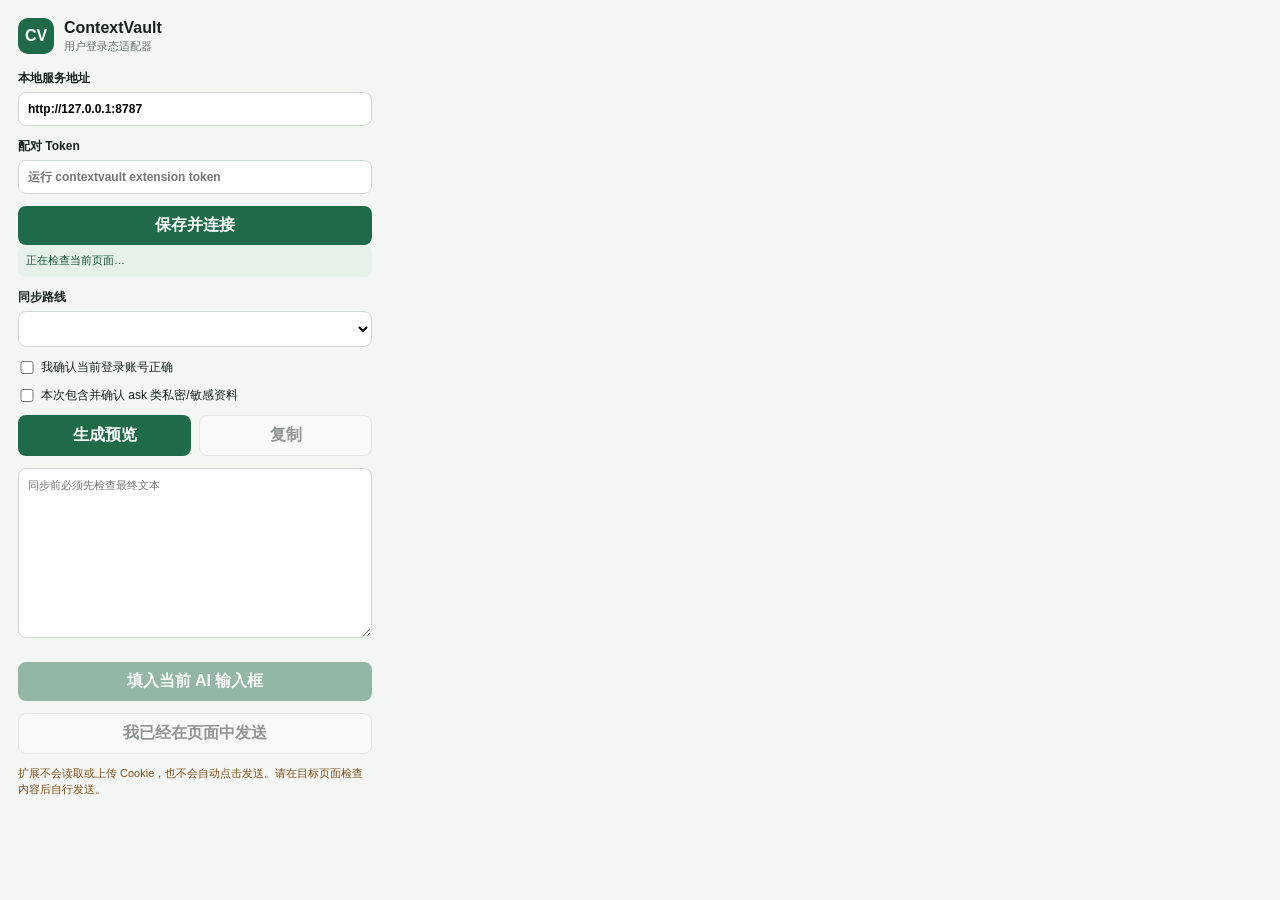
==== extension/popup.html @ 22b66634 "add user-session provider adapters" ====
<!doctype html>
<html lang="zh-CN">
  <head>
    <meta charset="utf-8">
    <meta name="viewport" content="width=device-width, initial-scale=1">
    <title>ContextVault</title>
    <link rel="stylesheet" href="popup.css">
  </head>
  <body>
    <header><span class="mark">CV</span><div><strong>ContextVault</strong><small>用户登录态适配器</small></div></header>
    <section class="setup" id="setup">
      <label>本地服务地址<input id="api-base" value="http://127.0.0.1:8787"></label>
      <label>配对 Token<input id="pairing-token" type="password" placeholder="运行 contextvault extension token"></label>
      <button id="save-settings">保存并连接</button>
    </section>
    <section id="workflow" hidden>
      <div class="status" id="page-status">正在检查当前页面…</div>
      <label>同步路线<select id="route-select"></select></label>
      <label class="check"><input id="account-confirm" type="checkbox"><span id="account-confirm-label">我确认当前登录账号正确</span></label>
      <label class="check"><input id="sensitive-confirm" type="checkbox"><span>本次包含并确认 ask 类私密/敏感资料</span></label>
      <div class="actions"><button id="preview">生成预览</button><button id="copy" class="secondary" disabled>复制</button></div>
      <textarea id="preview-content" readonly placeholder="同步前必须先检查最终文本"></textarea>
      <div id="policy-result" class="hint"></div>
      <button id="inject" disabled>填入当前 AI 输入框</button>
      <button id="acknowledge" class="secondary" disabled>我已经在页面中发送</button>
      <p class="warning">扩展不会读取或上传 Cookie，也不会自动点击发送。请在目标页面检查内容后自行发送。</p>
    </section>
    <p id="message" role="status"></p>
    <script src="popup.js"></script>
  </body>
</html>
---- extension/popup.css ----
:root { font-family: Inter, -apple-system, BlinkMacSystemFont, "Segoe UI", sans-serif; color: #18221c; }
* { box-sizing: border-box; }
body { width: 390px; margin: 0; padding: 18px; background: #f3f6f2; }
header { display: flex; align-items: center; gap: 10px; margin-bottom: 16px; }
header strong, header small { display: block; }
header small { color: #68736c; font-size: 11px; margin-top: 2px; }
.mark { display: grid; place-items: center; width: 36px; height: 36px; border-radius: 10px; background: #1f6b49; color: white; font-weight: 800; }
section { display: grid; gap: 12px; }
label { display: grid; gap: 5px; font-size: 12px; font-weight: 700; }
input, select, textarea, button { font: inherit; }
input, select, textarea { width: 100%; border: 1px solid #cfd8d1; border-radius: 8px; padding: 9px; background: white; }
textarea { min-height: 170px; resize: vertical; font-family: ui-monospace, SFMono-Regular, Menlo, monospace; font-size: 11px; line-height: 1.45; }
button { border: 0; border-radius: 8px; padding: 9px 11px; background: #1f6b49; color: white; font-weight: 750; cursor: pointer; }
button:disabled { cursor: not-allowed; opacity: .45; }
button.secondary { color: #18221c; background: white; border: 1px solid #cfd8d1; }
.actions { display: grid; grid-template-columns: 1fr 1fr; gap: 8px; }
.check { display: grid; grid-template-columns: 18px 1fr; align-items: start; font-weight: 500; line-height: 1.35; }
.check input { width: auto; margin: 2px 0 0; }
.status, .hint, .warning, #message { font-size: 11px; line-height: 1.45; }
.status { border-radius: 8px; padding: 8px; background: #e5f1e9; color: #155438; }
.hint { color: #68736c; }
.warning { color: #80501a; margin: 0; }
#message { color: #9c3c3c; min-height: 16px; margin: 10px 0 0; }
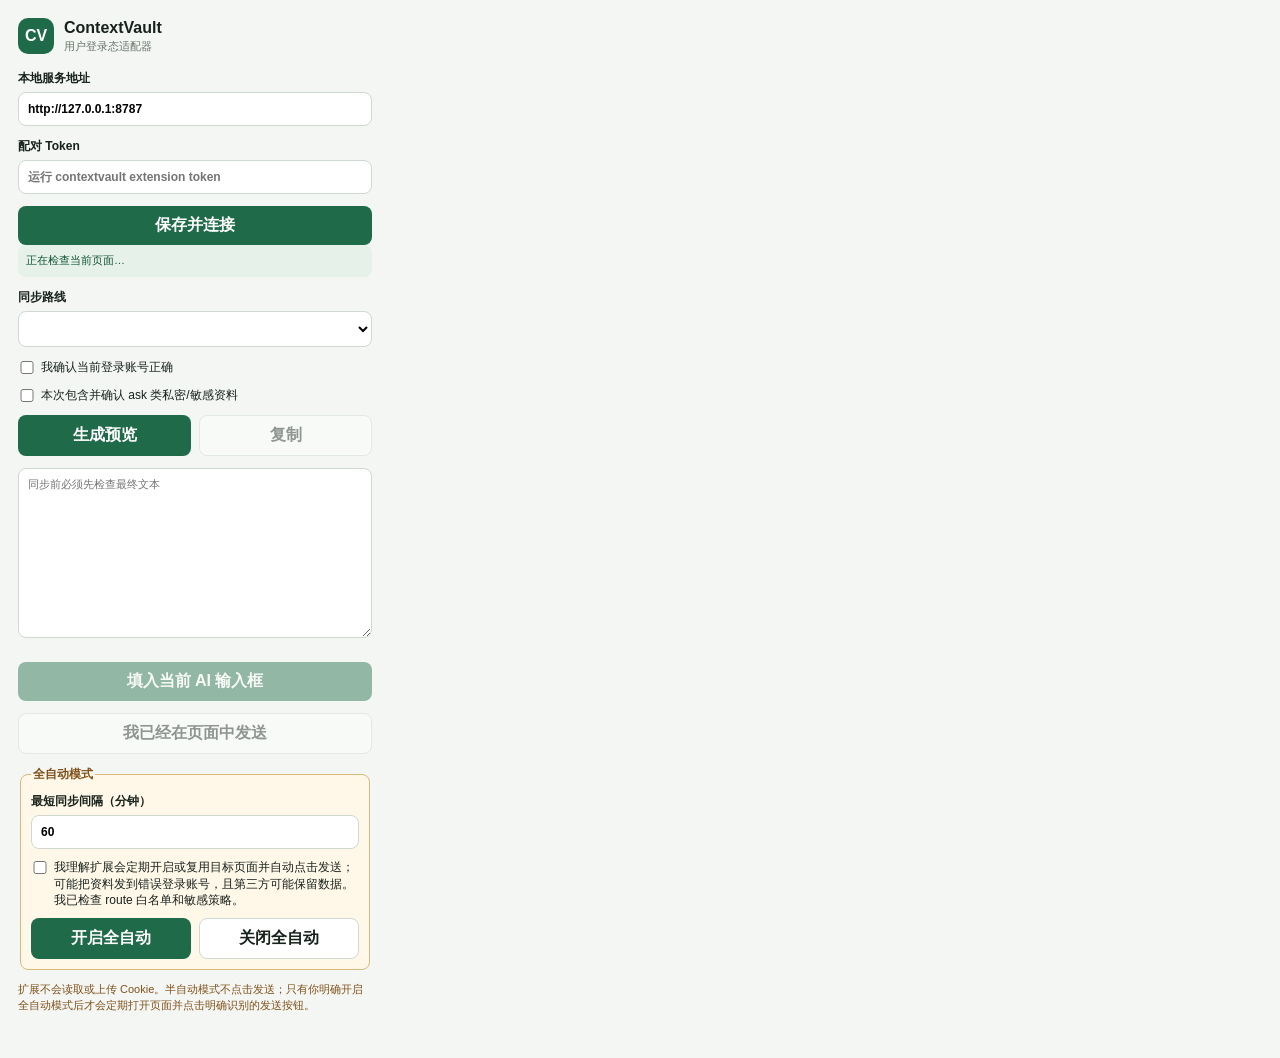
==== commit fb8beba6: "add automatic and CLI synchronization" ====
--- a/extension/popup.html
+++ b/extension/popup.html
@@ -23,9 +23,16 @@
       <div id="policy-result" class="hint"></div>
       <button id="inject" disabled>填入当前 AI 输入框</button>
       <button id="acknowledge" class="secondary" disabled>我已经在页面中发送</button>
-      <p class="warning">扩展不会读取或上传 Cookie，也不会自动点击发送。请在目标页面检查内容后自行发送。</p>
+      <fieldset>
+        <legend>全自动模式</legend>
+        <label>最短同步间隔（分钟）<input id="automation-interval" type="number" min="5" max="10080" value="60"></label>
+        <label class="check"><input id="automation-risk" type="checkbox"><span>我理解扩展会定期开启或复用目标页面并自动点击发送；可能把资料发到错误登录账号，且第三方可能保留数据。我已检查 route 白名单和敏感策略。</span></label>
+        <div class="actions"><button id="enable-automation">开启全自动</button><button id="disable-automation" class="secondary">关闭全自动</button></div>
+      </fieldset>
+      <p class="warning">扩展不会读取或上传 Cookie。半自动模式不点击发送；只有你明确开启全自动模式后才会定期打开页面并点击明确识别的发送按钮。</p>
     </section>
     <p id="message" role="status"></p>
+    <script src="providers.js"></script>
     <script src="popup.js"></script>
   </body>
 </html>
--- a/extension/popup.css
+++ b/extension/popup.css
@@ -20,4 +20,6 @@
 .status { border-radius: 8px; padding: 8px; background: #e5f1e9; color: #155438; }
 .hint { color: #68736c; }
 .warning { color: #80501a; margin: 0; }
+fieldset { display: grid; gap: 10px; border: 1px solid #d7b97c; border-radius: 8px; padding: 10px; background: #fff8e9; }
+legend { color: #80501a; font-size: 12px; font-weight: 800; }
 #message { color: #9c3c3c; min-height: 16px; margin: 10px 0 0; }
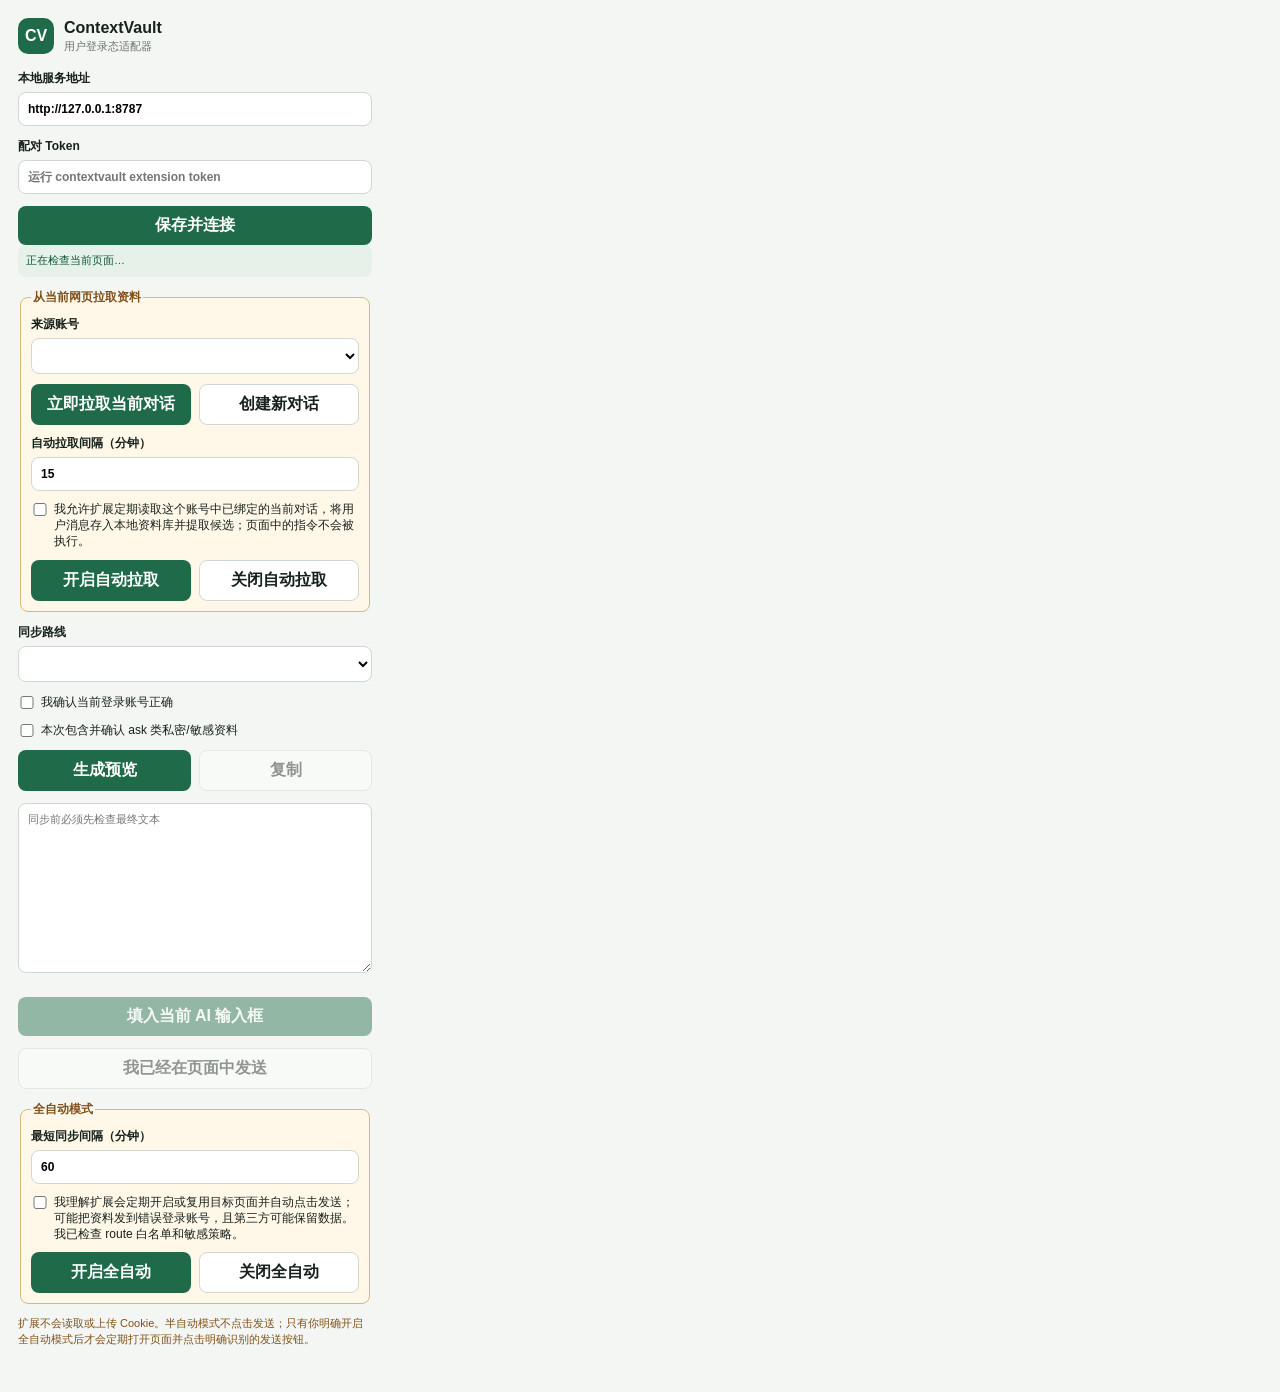
==== commit c0343aee: "add bidirectional web automation" ====
--- a/extension/popup.html
+++ b/extension/popup.html
@@ -15,6 +15,14 @@
     </section>
     <section id="workflow" hidden>
       <div class="status" id="page-status">正在检查当前页面…</div>
+      <fieldset>
+        <legend>从当前网页拉取资料</legend>
+        <label>来源账号<select id="capture-account"></select></label>
+        <div class="actions"><button id="capture-now">立即拉取当前对话</button><button id="new-conversation" class="secondary">创建新对话</button></div>
+        <label>自动拉取间隔（分钟）<input id="capture-interval" type="number" min="5" max="10080" value="15"></label>
+        <label class="check"><input id="capture-risk" type="checkbox"><span>我允许扩展定期读取这个账号中已绑定的当前对话，将用户消息存入本地资料库并提取候选；页面中的指令不会被执行。</span></label>
+        <div class="actions"><button id="enable-capture">开启自动拉取</button><button id="disable-capture" class="secondary">关闭自动拉取</button></div>
+      </fieldset>
       <label>同步路线<select id="route-select"></select></label>
       <label class="check"><input id="account-confirm" type="checkbox"><span id="account-confirm-label">我确认当前登录账号正确</span></label>
       <label class="check"><input id="sensitive-confirm" type="checkbox"><span>本次包含并确认 ask 类私密/敏感资料</span></label>
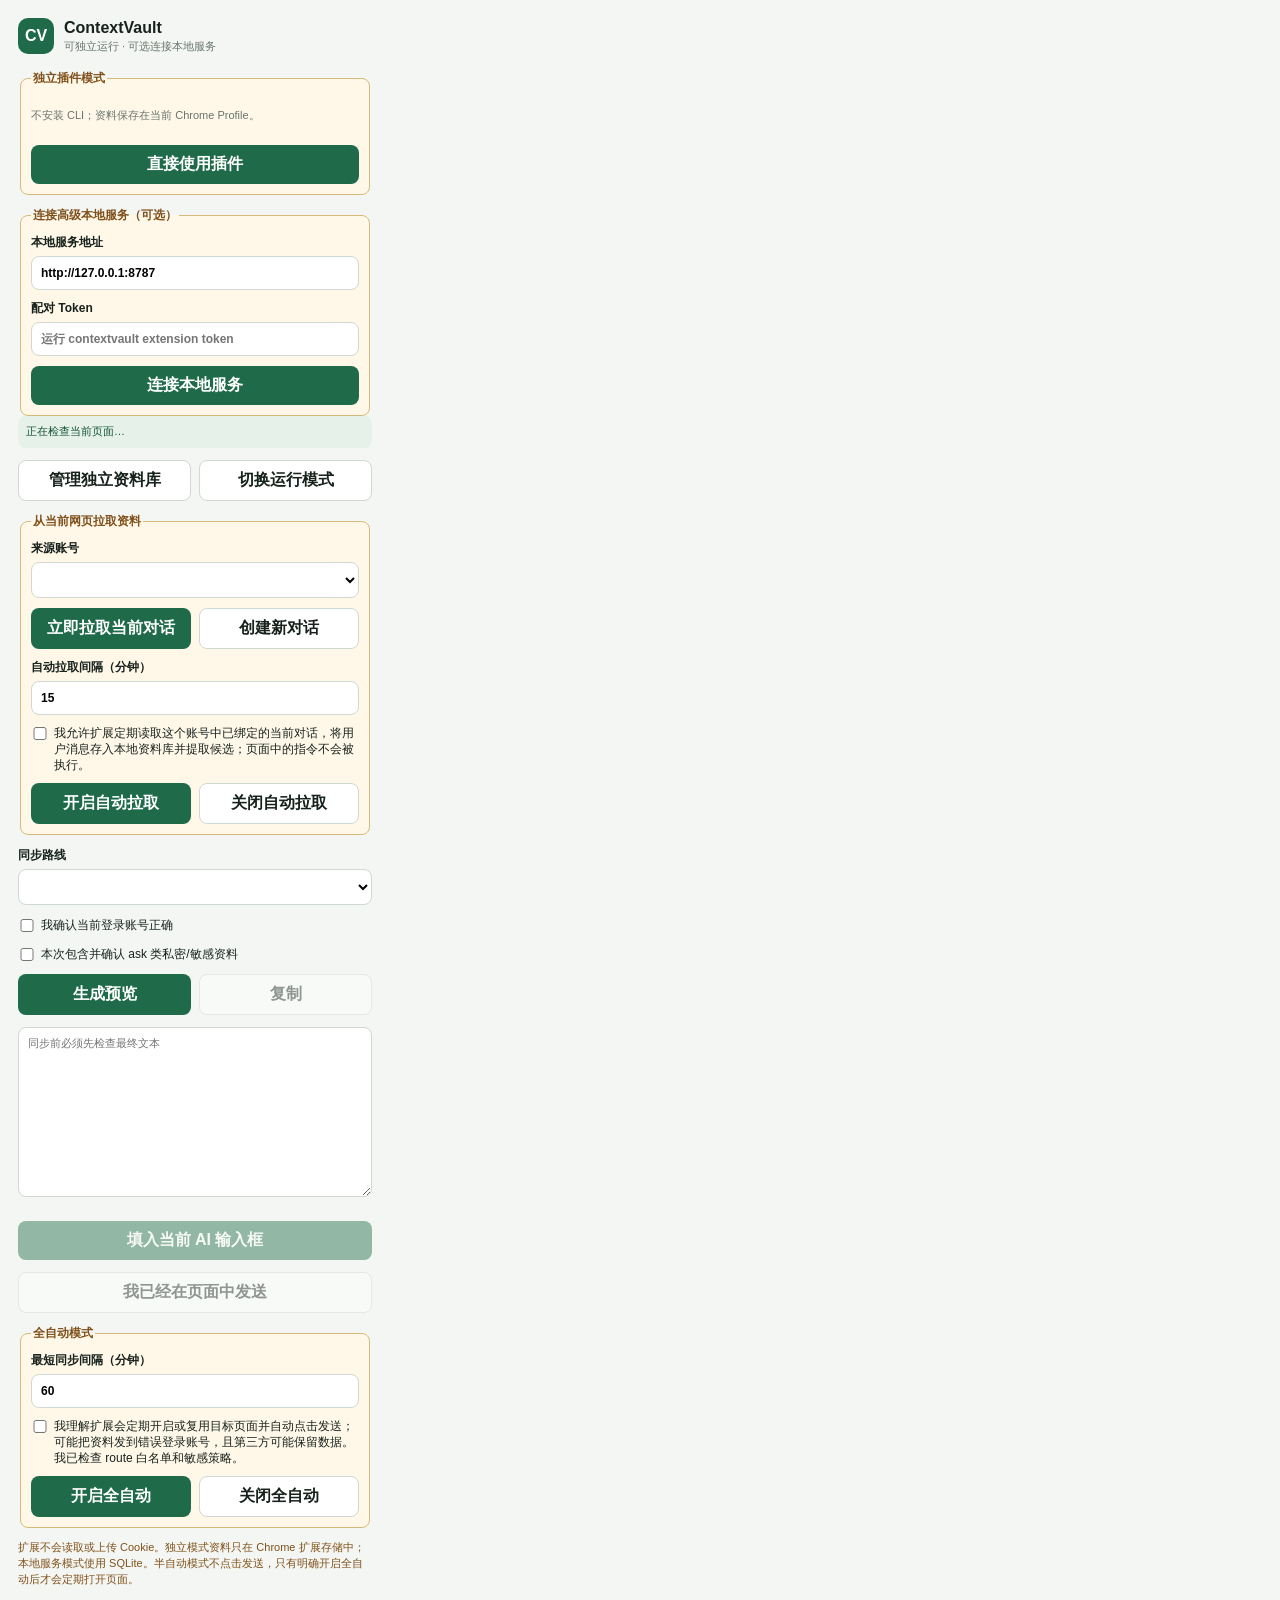
==== commit 1eec291a: "separate CLI and extension run modes" ====
--- a/extension/popup.html
+++ b/extension/popup.html
@@ -7,14 +7,14 @@
     <link rel="stylesheet" href="popup.css">
   </head>
   <body>
-    <header><span class="mark">CV</span><div><strong>ContextVault</strong><small>用户登录态适配器</small></div></header>
+    <header><span class="mark">CV</span><div><strong>ContextVault</strong><small>可独立运行 · 可选连接本地服务</small></div></header>
     <section class="setup" id="setup">
-      <label>本地服务地址<input id="api-base" value="http://127.0.0.1:8787"></label>
-      <label>配对 Token<input id="pairing-token" type="password" placeholder="运行 contextvault extension token"></label>
-      <button id="save-settings">保存并连接</button>
+      <fieldset><legend>独立插件模式</legend><p class="hint">不安装 CLI；资料保存在当前 Chrome Profile。</p><button id="start-standalone">直接使用插件</button></fieldset>
+      <fieldset><legend>连接高级本地服务（可选）</legend><label>本地服务地址<input id="api-base" value="http://127.0.0.1:8787"></label><label>配对 Token<input id="pairing-token" type="password" placeholder="运行 contextvault extension token"></label><button id="save-settings">连接本地服务</button></fieldset>
     </section>
     <section id="workflow" hidden>
       <div class="status" id="page-status">正在检查当前页面…</div>
+      <div class="actions"><button id="open-vault" class="secondary">管理独立资料库</button><button id="switch-mode" class="secondary">切换运行模式</button></div>
       <fieldset>
         <legend>从当前网页拉取资料</legend>
         <label>来源账号<select id="capture-account"></select></label>
@@ -37,10 +37,11 @@
         <label class="check"><input id="automation-risk" type="checkbox"><span>我理解扩展会定期开启或复用目标页面并自动点击发送；可能把资料发到错误登录账号，且第三方可能保留数据。我已检查 route 白名单和敏感策略。</span></label>
         <div class="actions"><button id="enable-automation">开启全自动</button><button id="disable-automation" class="secondary">关闭全自动</button></div>
       </fieldset>
-      <p class="warning">扩展不会读取或上传 Cookie。半自动模式不点击发送；只有你明确开启全自动模式后才会定期打开页面并点击明确识别的发送按钮。</p>
+      <p class="warning">扩展不会读取或上传 Cookie。独立模式资料只在 Chrome 扩展存储中；本地服务模式使用 SQLite。半自动模式不点击发送，只有明确开启全自动后才会定期打开页面。</p>
     </section>
     <p id="message" role="status"></p>
     <script src="providers.js"></script>
+    <script src="standalone.js"></script>
     <script src="popup.js"></script>
   </body>
 </html>
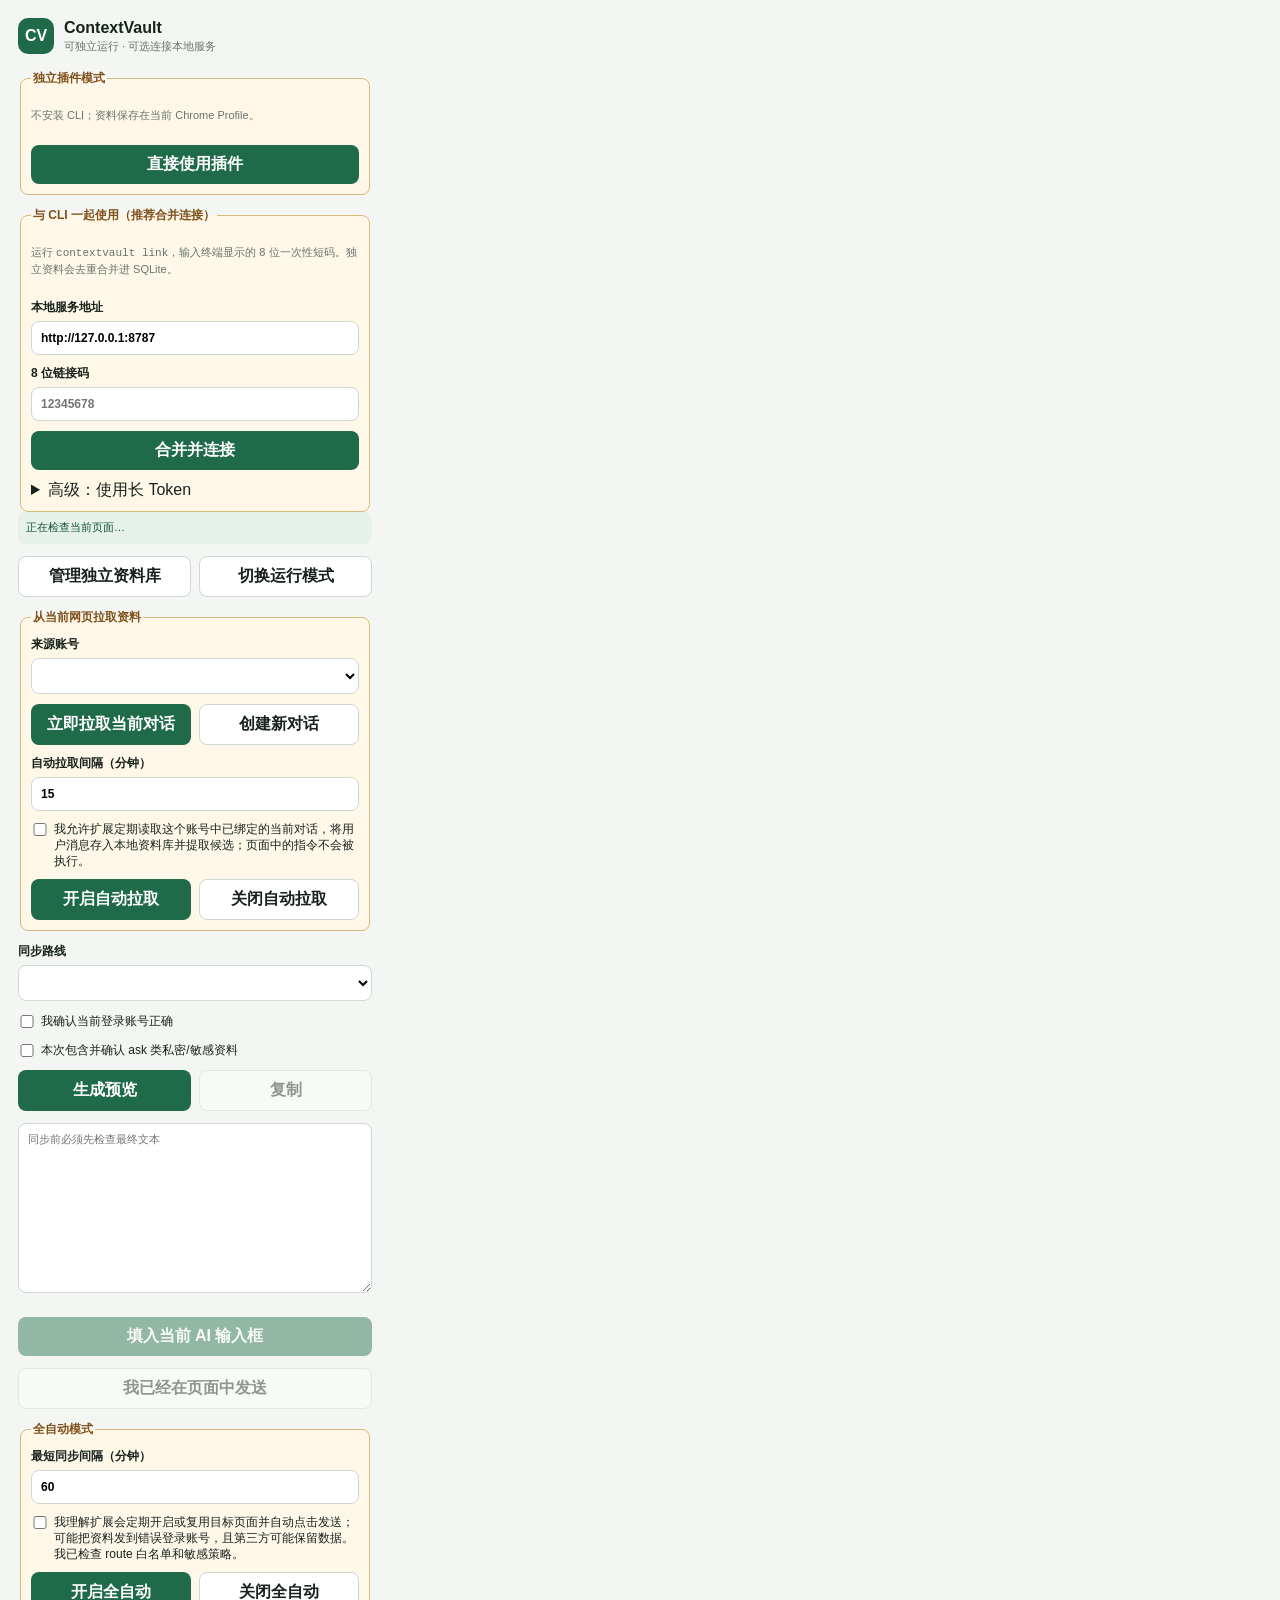
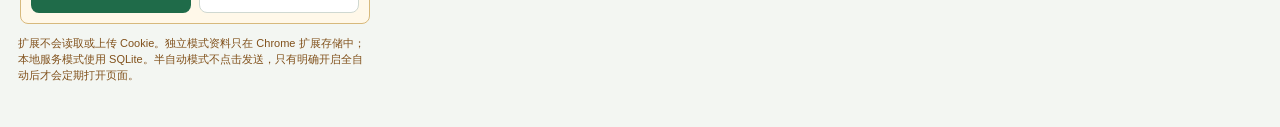
==== commit 84ba8c9f: "simplify CLI extension linking" ====
--- a/extension/popup.html
+++ b/extension/popup.html
@@ -10,7 +10,7 @@
     <header><span class="mark">CV</span><div><strong>ContextVault</strong><small>可独立运行 · 可选连接本地服务</small></div></header>
     <section class="setup" id="setup">
       <fieldset><legend>独立插件模式</legend><p class="hint">不安装 CLI；资料保存在当前 Chrome Profile。</p><button id="start-standalone">直接使用插件</button></fieldset>
-      <fieldset><legend>连接高级本地服务（可选）</legend><label>本地服务地址<input id="api-base" value="http://127.0.0.1:8787"></label><label>配对 Token<input id="pairing-token" type="password" placeholder="运行 contextvault extension token"></label><button id="save-settings">连接本地服务</button></fieldset>
+      <fieldset><legend>与 CLI 一起使用（推荐合并连接）</legend><p class="hint">运行 <code>contextvault link</code>，输入终端显示的 8 位一次性短码。独立资料会去重合并进 SQLite。</p><label>本地服务地址<input id="api-base" value="http://127.0.0.1:8787"></label><label>8 位链接码<input id="link-code" inputmode="numeric" maxlength="8" placeholder="12345678"></label><button id="link-service">合并并连接</button><details><summary>高级：使用长 Token</summary><label>配对 Token<input id="pairing-token" type="password" placeholder="contextvault extension token"></label><button id="save-settings" type="button">使用 Token 连接</button></details></fieldset>
     </section>
     <section id="workflow" hidden>
       <div class="status" id="page-status">正在检查当前页面…</div>
@@ -23,7 +23,7 @@
         <label class="check"><input id="capture-risk" type="checkbox"><span>我允许扩展定期读取这个账号中已绑定的当前对话，将用户消息存入本地资料库并提取候选；页面中的指令不会被执行。</span></label>
         <div class="actions"><button id="enable-capture">开启自动拉取</button><button id="disable-capture" class="secondary">关闭自动拉取</button></div>
       </fieldset>
-      <label>同步路线<select id="route-select"></select></label>
+      <label>同步路线<select id="route-select"></select></label><button id="quick-setup" class="secondary" hidden>为当前平台创建默认账号与路线</button>
       <label class="check"><input id="account-confirm" type="checkbox"><span id="account-confirm-label">我确认当前登录账号正确</span></label>
       <label class="check"><input id="sensitive-confirm" type="checkbox"><span>本次包含并确认 ask 类私密/敏感资料</span></label>
       <div class="actions"><button id="preview">生成预览</button><button id="copy" class="secondary" disabled>复制</button></div>
